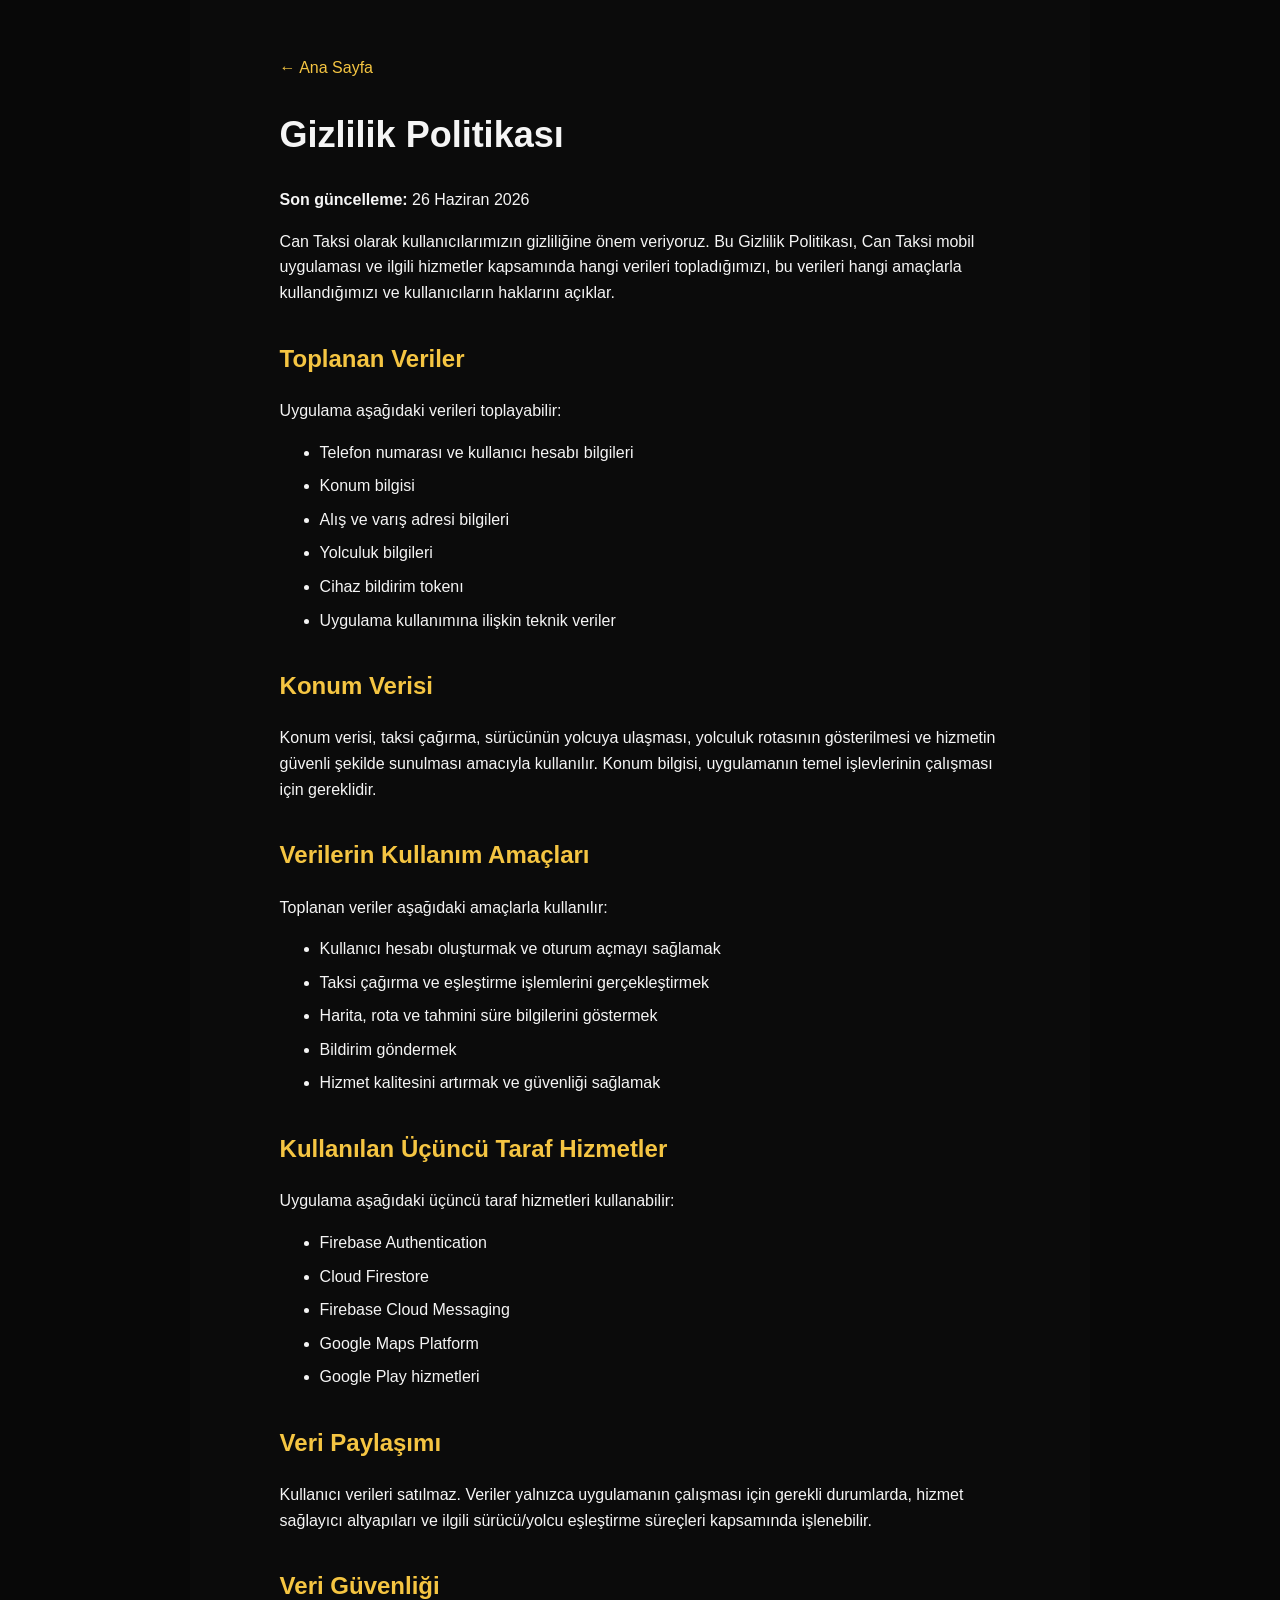
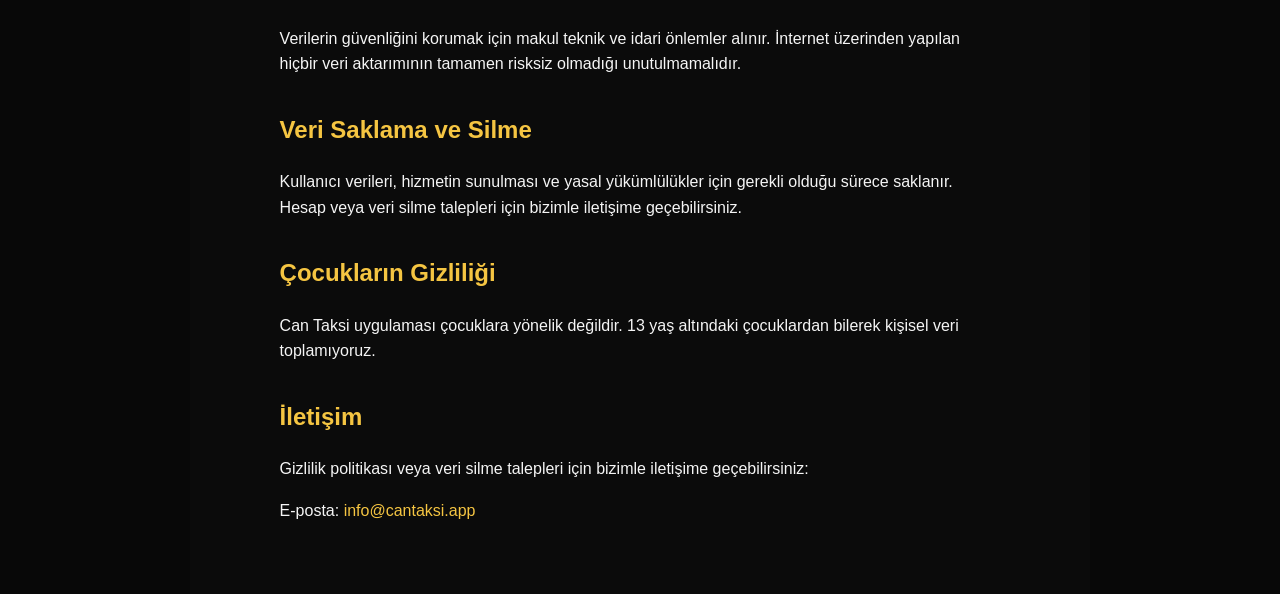
==== privacy.html @ 01625f96 "ilk web  sitesi dosyaları" ====
<!doctype html>
<html lang="tr">
<head>
  <meta charset="utf-8">
  <meta name="viewport" content="width=device-width, initial-scale=1">
  <title>Gizlilik Politikası | Can Taksi</title>
  <link rel="stylesheet" href="style.css">
</head>
<body>
  <main class="page">
    <a href="index.html" class="back">← Ana Sayfa</a>
    <h1>Gizlilik Politikası</h1>
    <p><strong>Son güncelleme:</strong> 26 Haziran 2026</p>

    <p>Can Taksi olarak kullanıcılarımızın gizliliğine önem veriyoruz. Bu Gizlilik Politikası, Can Taksi mobil uygulaması ve ilgili hizmetler kapsamında hangi verileri topladığımızı, bu verileri hangi amaçlarla kullandığımızı ve kullanıcıların haklarını açıklar.</p>

    <h2>Toplanan Veriler</h2>
    <p>Uygulama aşağıdaki verileri toplayabilir:</p>
    <ul>
      <li>Telefon numarası ve kullanıcı hesabı bilgileri</li>
      <li>Konum bilgisi</li>
      <li>Alış ve varış adresi bilgileri</li>
      <li>Yolculuk bilgileri</li>
      <li>Cihaz bildirim tokenı</li>
      <li>Uygulama kullanımına ilişkin teknik veriler</li>
    </ul>

    <h2>Konum Verisi</h2>
    <p>Konum verisi, taksi çağırma, sürücünün yolcuya ulaşması, yolculuk rotasının gösterilmesi ve hizmetin güvenli şekilde sunulması amacıyla kullanılır. Konum bilgisi, uygulamanın temel işlevlerinin çalışması için gereklidir.</p>

    <h2>Verilerin Kullanım Amaçları</h2>
    <p>Toplanan veriler aşağıdaki amaçlarla kullanılır:</p>
    <ul>
      <li>Kullanıcı hesabı oluşturmak ve oturum açmayı sağlamak</li>
      <li>Taksi çağırma ve eşleştirme işlemlerini gerçekleştirmek</li>
      <li>Harita, rota ve tahmini süre bilgilerini göstermek</li>
      <li>Bildirim göndermek</li>
      <li>Hizmet kalitesini artırmak ve güvenliği sağlamak</li>
    </ul>

    <h2>Kullanılan Üçüncü Taraf Hizmetler</h2>
    <p>Uygulama aşağıdaki üçüncü taraf hizmetleri kullanabilir:</p>
    <ul>
      <li>Firebase Authentication</li>
      <li>Cloud Firestore</li>
      <li>Firebase Cloud Messaging</li>
      <li>Google Maps Platform</li>
      <li>Google Play hizmetleri</li>
    </ul>

    <h2>Veri Paylaşımı</h2>
    <p>Kullanıcı verileri satılmaz. Veriler yalnızca uygulamanın çalışması için gerekli durumlarda, hizmet sağlayıcı altyapıları ve ilgili sürücü/yolcu eşleştirme süreçleri kapsamında işlenebilir.</p>

    <h2>Veri Güvenliği</h2>
    <p>Verilerin güvenliğini korumak için makul teknik ve idari önlemler alınır. İnternet üzerinden yapılan hiçbir veri aktarımının tamamen risksiz olmadığı unutulmamalıdır.</p>

    <h2>Veri Saklama ve Silme</h2>
    <p>Kullanıcı verileri, hizmetin sunulması ve yasal yükümlülükler için gerekli olduğu sürece saklanır. Hesap veya veri silme talepleri için bizimle iletişime geçebilirsiniz.</p>

    <h2>Çocukların Gizliliği</h2>
    <p>Can Taksi uygulaması çocuklara yönelik değildir. 13 yaş altındaki çocuklardan bilerek kişisel veri toplamıyoruz.</p>

    <h2>İletişim</h2>
    <p>Gizlilik politikası veya veri silme talepleri için bizimle iletişime geçebilirsiniz:</p>
    <p>E-posta: <a href="mailto:info@cantaksi.app">info@cantaksi.app</a></p>
  </main>
</body>
</html>
---- style.css ----
*{box-sizing:border-box}body{margin:0;font-family:Arial,Helvetica,sans-serif;background:#080808;color:#f5f5f5;line-height:1.6}a{color:#f5c542;text-decoration:none}nav{display:flex;justify-content:space-between;align-items:center;padding:28px 7%;position:relative;z-index:2}.logo{font-weight:800;letter-spacing:2px}.links a{margin-left:22px;color:#ddd}.hero{min-height:88vh;background:radial-gradient(circle at 80% 20%,rgba(245,197,66,.22),transparent 35%),linear-gradient(135deg,#050505,#151515);position:relative}.hero-content{max-width:850px;padding:90px 7%}.badge{display:inline-block;border:1px solid rgba(245,197,66,.4);padding:8px 14px;border-radius:999px;color:#f5c542}.hero h1{font-size:56px;line-height:1.05;margin:22px 0}.lead{font-size:20px;color:#d2d2d2;max-width:720px}.buttons{margin-top:30px;display:flex;gap:14px;flex-wrap:wrap}.btn{border:1px solid #555;padding:14px 22px;border-radius:14px;color:#fff;font-weight:700}.btn.primary{background:#f5c542;color:#111;border-color:#f5c542}.section{padding:70px 7%;max-width:1180px;margin:auto}.section h2,.page h1{font-size:36px}.cards{display:grid;grid-template-columns:repeat(3,1fr);gap:18px;margin-top:28px}.card{background:#151515;border:1px solid #262626;border-radius:20px;padding:24px}.contact{background:#101010;border-radius:24px;margin-bottom:60px}footer{border-top:1px solid #222;padding:28px 7%;color:#aaa}.page{max-width:900px;margin:0 auto;padding:55px 7%;background:#0b0b0b}.page h1{margin-top:25px}.page h2{margin-top:34px;color:#f5c542}.page li{margin-bottom:8px}.back{color:#f5c542}@media(max-width:760px){.hero h1{font-size:38px}.lead{font-size:18px}.cards{grid-template-columns:1fr}nav{align-items:flex-start;gap:18px;flex-direction:column}.links a{margin:0 14px 0 0}}
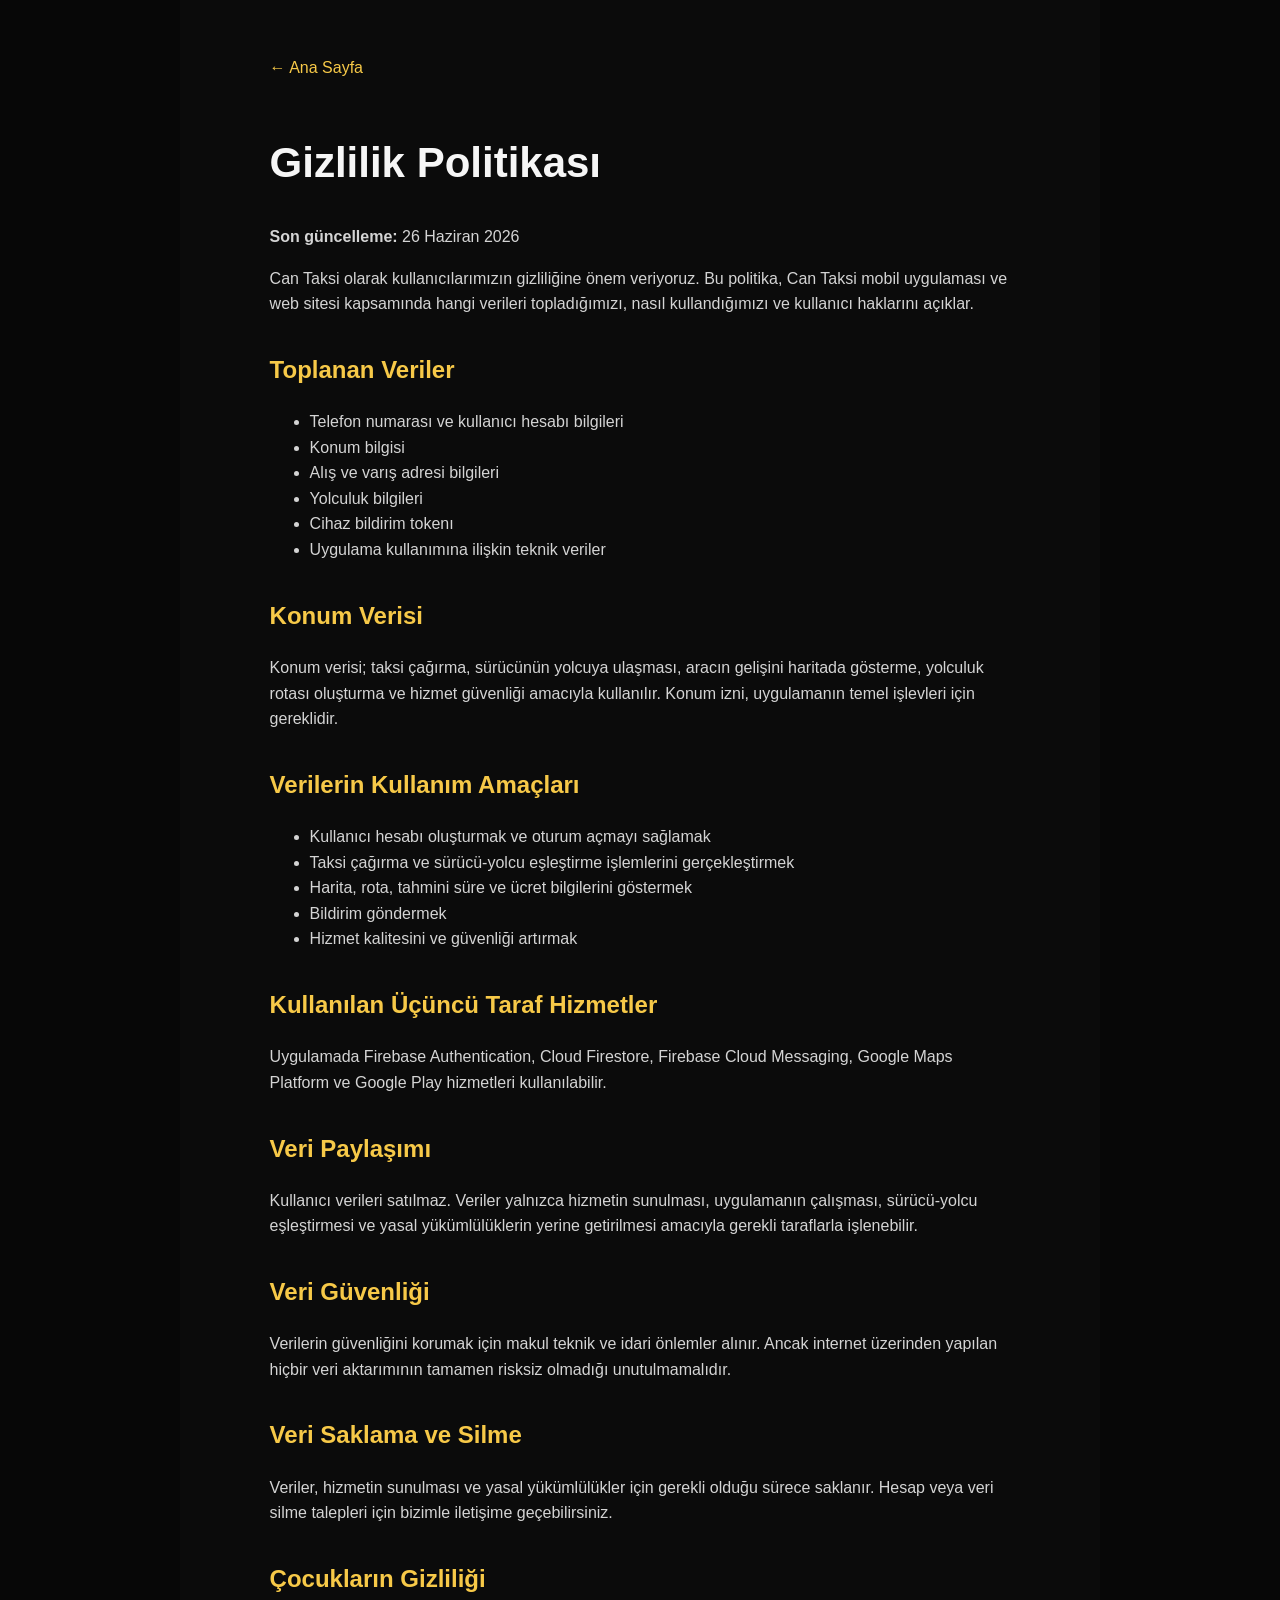
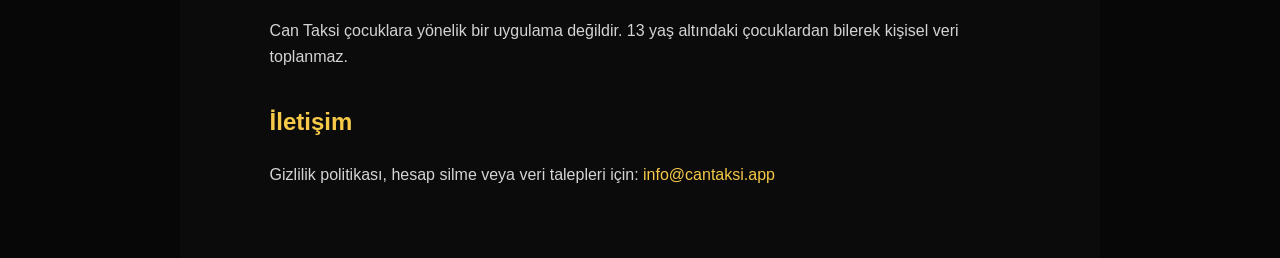
==== commit a6ffe9ba: "Add files via upload" ====
--- a/privacy.html
+++ b/privacy.html
@@ -1,68 +1,49 @@
 <!doctype html>
 <html lang="tr">
-<head>
-  <meta charset="utf-8">
-  <meta name="viewport" content="width=device-width, initial-scale=1">
-  <title>Gizlilik Politikası | Can Taksi</title>
-  <link rel="stylesheet" href="style.css">
-</head>
-<body>
-  <main class="page">
-    <a href="index.html" class="back">← Ana Sayfa</a>
-    <h1>Gizlilik Politikası</h1>
-    <p><strong>Son güncelleme:</strong> 26 Haziran 2026</p>
+<head><meta charset="utf-8"><meta name="viewport" content="width=device-width, initial-scale=1"><title>Gizlilik Politikası | Can Taksi</title><link rel="stylesheet" href="style.css"></head>
+<body><main class="page">
+<a class="back" href="index.html">← Ana Sayfa</a>
+<h1>Gizlilik Politikası</h1>
+<p><strong>Son güncelleme:</strong> 26 Haziran 2026</p>
+<p>Can Taksi olarak kullanıcılarımızın gizliliğine önem veriyoruz. Bu politika, Can Taksi mobil uygulaması ve web sitesi kapsamında hangi verileri topladığımızı, nasıl kullandığımızı ve kullanıcı haklarını açıklar.</p>
 
-    <p>Can Taksi olarak kullanıcılarımızın gizliliğine önem veriyoruz. Bu Gizlilik Politikası, Can Taksi mobil uygulaması ve ilgili hizmetler kapsamında hangi verileri topladığımızı, bu verileri hangi amaçlarla kullandığımızı ve kullanıcıların haklarını açıklar.</p>
+<h2>Toplanan Veriler</h2>
+<ul>
+<li>Telefon numarası ve kullanıcı hesabı bilgileri</li>
+<li>Konum bilgisi</li>
+<li>Alış ve varış adresi bilgileri</li>
+<li>Yolculuk bilgileri</li>
+<li>Cihaz bildirim tokenı</li>
+<li>Uygulama kullanımına ilişkin teknik veriler</li>
+</ul>
 
-    <h2>Toplanan Veriler</h2>
-    <p>Uygulama aşağıdaki verileri toplayabilir:</p>
-    <ul>
-      <li>Telefon numarası ve kullanıcı hesabı bilgileri</li>
-      <li>Konum bilgisi</li>
-      <li>Alış ve varış adresi bilgileri</li>
-      <li>Yolculuk bilgileri</li>
-      <li>Cihaz bildirim tokenı</li>
-      <li>Uygulama kullanımına ilişkin teknik veriler</li>
-    </ul>
+<h2>Konum Verisi</h2>
+<p>Konum verisi; taksi çağırma, sürücünün yolcuya ulaşması, aracın gelişini haritada gösterme, yolculuk rotası oluşturma ve hizmet güvenliği amacıyla kullanılır. Konum izni, uygulamanın temel işlevleri için gereklidir.</p>
 
-    <h2>Konum Verisi</h2>
-    <p>Konum verisi, taksi çağırma, sürücünün yolcuya ulaşması, yolculuk rotasının gösterilmesi ve hizmetin güvenli şekilde sunulması amacıyla kullanılır. Konum bilgisi, uygulamanın temel işlevlerinin çalışması için gereklidir.</p>
+<h2>Verilerin Kullanım Amaçları</h2>
+<ul>
+<li>Kullanıcı hesabı oluşturmak ve oturum açmayı sağlamak</li>
+<li>Taksi çağırma ve sürücü-yolcu eşleştirme işlemlerini gerçekleştirmek</li>
+<li>Harita, rota, tahmini süre ve ücret bilgilerini göstermek</li>
+<li>Bildirim göndermek</li>
+<li>Hizmet kalitesini ve güvenliği artırmak</li>
+</ul>
 
-    <h2>Verilerin Kullanım Amaçları</h2>
-    <p>Toplanan veriler aşağıdaki amaçlarla kullanılır:</p>
-    <ul>
-      <li>Kullanıcı hesabı oluşturmak ve oturum açmayı sağlamak</li>
-      <li>Taksi çağırma ve eşleştirme işlemlerini gerçekleştirmek</li>
-      <li>Harita, rota ve tahmini süre bilgilerini göstermek</li>
-      <li>Bildirim göndermek</li>
-      <li>Hizmet kalitesini artırmak ve güvenliği sağlamak</li>
-    </ul>
+<h2>Kullanılan Üçüncü Taraf Hizmetler</h2>
+<p>Uygulamada Firebase Authentication, Cloud Firestore, Firebase Cloud Messaging, Google Maps Platform ve Google Play hizmetleri kullanılabilir.</p>
 
-    <h2>Kullanılan Üçüncü Taraf Hizmetler</h2>
-    <p>Uygulama aşağıdaki üçüncü taraf hizmetleri kullanabilir:</p>
-    <ul>
-      <li>Firebase Authentication</li>
-      <li>Cloud Firestore</li>
-      <li>Firebase Cloud Messaging</li>
-      <li>Google Maps Platform</li>
-      <li>Google Play hizmetleri</li>
-    </ul>
+<h2>Veri Paylaşımı</h2>
+<p>Kullanıcı verileri satılmaz. Veriler yalnızca hizmetin sunulması, uygulamanın çalışması, sürücü-yolcu eşleştirmesi ve yasal yükümlülüklerin yerine getirilmesi amacıyla gerekli taraflarla işlenebilir.</p>
 
-    <h2>Veri Paylaşımı</h2>
-    <p>Kullanıcı verileri satılmaz. Veriler yalnızca uygulamanın çalışması için gerekli durumlarda, hizmet sağlayıcı altyapıları ve ilgili sürücü/yolcu eşleştirme süreçleri kapsamında işlenebilir.</p>
+<h2>Veri Güvenliği</h2>
+<p>Verilerin güvenliğini korumak için makul teknik ve idari önlemler alınır. Ancak internet üzerinden yapılan hiçbir veri aktarımının tamamen risksiz olmadığı unutulmamalıdır.</p>
 
-    <h2>Veri Güvenliği</h2>
-    <p>Verilerin güvenliğini korumak için makul teknik ve idari önlemler alınır. İnternet üzerinden yapılan hiçbir veri aktarımının tamamen risksiz olmadığı unutulmamalıdır.</p>
+<h2>Veri Saklama ve Silme</h2>
+<p>Veriler, hizmetin sunulması ve yasal yükümlülükler için gerekli olduğu sürece saklanır. Hesap veya veri silme talepleri için bizimle iletişime geçebilirsiniz.</p>
 
-    <h2>Veri Saklama ve Silme</h2>
-    <p>Kullanıcı verileri, hizmetin sunulması ve yasal yükümlülükler için gerekli olduğu sürece saklanır. Hesap veya veri silme talepleri için bizimle iletişime geçebilirsiniz.</p>
+<h2>Çocukların Gizliliği</h2>
+<p>Can Taksi çocuklara yönelik bir uygulama değildir. 13 yaş altındaki çocuklardan bilerek kişisel veri toplanmaz.</p>
 
-    <h2>Çocukların Gizliliği</h2>
-    <p>Can Taksi uygulaması çocuklara yönelik değildir. 13 yaş altındaki çocuklardan bilerek kişisel veri toplamıyoruz.</p>
-
-    <h2>İletişim</h2>
-    <p>Gizlilik politikası veya veri silme talepleri için bizimle iletişime geçebilirsiniz:</p>
-    <p>E-posta: <a href="mailto:info@cantaksi.app">info@cantaksi.app</a></p>
-  </main>
-</body>
-</html>
+<h2>İletişim</h2>
+<p>Gizlilik politikası, hesap silme veya veri talepleri için: <a href="mailto:info@cantaksi.app">info@cantaksi.app</a></p>
+</main></body></html>
--- a/style.css
+++ b/style.css
@@ -1 +1 @@
-*{box-sizing:border-box}body{margin:0;font-family:Arial,Helvetica,sans-serif;background:#080808;color:#f5f5f5;line-height:1.6}a{color:#f5c542;text-decoration:none}nav{display:flex;justify-content:space-between;align-items:center;padding:28px 7%;position:relative;z-index:2}.logo{font-weight:800;letter-spacing:2px}.links a{margin-left:22px;color:#ddd}.hero{min-height:88vh;background:radial-gradient(circle at 80% 20%,rgba(245,197,66,.22),transparent 35%),linear-gradient(135deg,#050505,#151515);position:relative}.hero-content{max-width:850px;padding:90px 7%}.badge{display:inline-block;border:1px solid rgba(245,197,66,.4);padding:8px 14px;border-radius:999px;color:#f5c542}.hero h1{font-size:56px;line-height:1.05;margin:22px 0}.lead{font-size:20px;color:#d2d2d2;max-width:720px}.buttons{margin-top:30px;display:flex;gap:14px;flex-wrap:wrap}.btn{border:1px solid #555;padding:14px 22px;border-radius:14px;color:#fff;font-weight:700}.btn.primary{background:#f5c542;color:#111;border-color:#f5c542}.section{padding:70px 7%;max-width:1180px;margin:auto}.section h2,.page h1{font-size:36px}.cards{display:grid;grid-template-columns:repeat(3,1fr);gap:18px;margin-top:28px}.card{background:#151515;border:1px solid #262626;border-radius:20px;padding:24px}.contact{background:#101010;border-radius:24px;margin-bottom:60px}footer{border-top:1px solid #222;padding:28px 7%;color:#aaa}.page{max-width:900px;margin:0 auto;padding:55px 7%;background:#0b0b0b}.page h1{margin-top:25px}.page h2{margin-top:34px;color:#f5c542}.page li{margin-bottom:8px}.back{color:#f5c542}@media(max-width:760px){.hero h1{font-size:38px}.lead{font-size:18px}.cards{grid-template-columns:1fr}nav{align-items:flex-start;gap:18px;flex-direction:column}.links a{margin:0 14px 0 0}}+*{box-sizing:border-box}body{margin:0;font-family:Arial,Helvetica,sans-serif;background:#070707;color:#f6f6f6;line-height:1.6}a{color:#f7c948;text-decoration:none}nav{display:flex;justify-content:space-between;align-items:center;padding:26px 7%;position:relative;z-index:2}.logo{font-size:20px;font-weight:900;letter-spacing:2px;color:#fff}.links a{margin-left:22px;color:#ddd;font-weight:600}.hero{min-height:92vh;background:radial-gradient(circle at 82% 18%,rgba(247,201,72,.25),transparent 35%),linear-gradient(135deg,#050505,#161616)}.hero-inner{padding:90px 7%;max-width:930px}.badge,.section-kicker{display:inline-block;color:#f7c948;border:1px solid rgba(247,201,72,.35);border-radius:999px;padding:8px 14px;font-weight:700}.hero h1{font-size:62px;line-height:1.03;margin:24px 0}.lead{font-size:20px;color:#d8d8d8;max-width:760px}.actions{display:flex;gap:14px;flex-wrap:wrap;margin-top:32px}.btn{padding:14px 22px;border-radius:15px;border:1px solid #444;color:#fff;font-weight:800}.btn.primary{background:#f7c948;color:#101010;border-color:#f7c948}.section{padding:72px 7%;max-width:1180px;margin:auto}.section h2{font-size:40px;line-height:1.15;margin:18px 0 24px}.grid{display:grid;grid-template-columns:repeat(3,1fr);gap:18px}.card{background:#141414;border:1px solid #272727;border-radius:22px;padding:24px;min-height:210px}.card span{font-size:30px}.card h3{margin:15px 0 8px}.card p,.split p,.contact p,.page p,.page li{color:#d4d4d4}.split{display:grid;grid-template-columns:1fr 1fr;gap:34px;align-items:center;background:#0d0d0d;border-radius:28px}.contact{background:#101010;border-radius:28px;margin-bottom:60px}footer{border-top:1px solid #222;padding:28px 7%;color:#aaa}.page{max-width:920px;margin:0 auto;padding:55px 7%;background:#0b0b0b}.page h1{font-size:42px}.page h2{margin-top:34px;color:#f7c948}.back{display:inline-block;margin-bottom:20px}@media(max-width:760px){nav{align-items:flex-start;gap:16px;flex-direction:column}.links a{margin:0 12px 0 0}.hero h1{font-size:40px}.lead{font-size:18px}.grid,.split{grid-template-columns:1fr}.section{padding:52px 6%}}
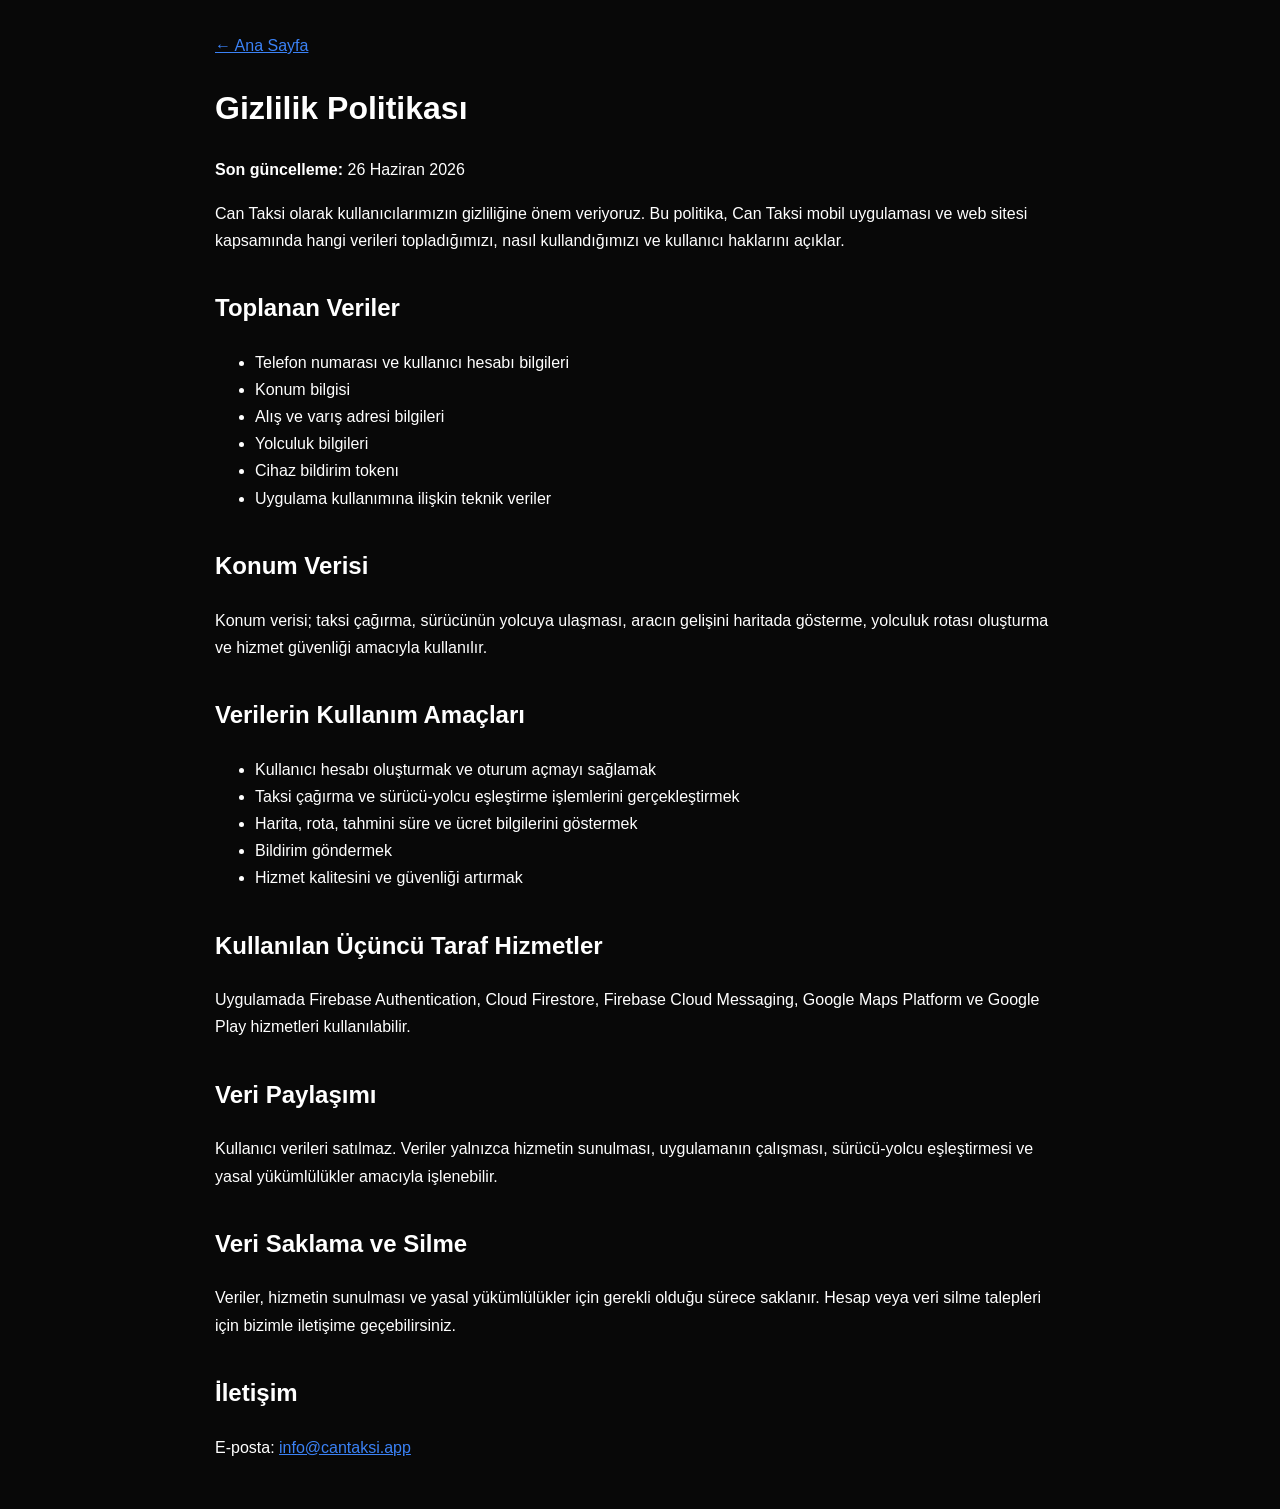
==== commit 61a2d60b: "Add files via upload" ====
--- a/privacy.html
+++ b/privacy.html
@@ -1,49 +1,23 @@
 <!doctype html>
 <html lang="tr">
-<head><meta charset="utf-8"><meta name="viewport" content="width=device-width, initial-scale=1"><title>Gizlilik Politikası | Can Taksi</title><link rel="stylesheet" href="style.css"></head>
+<head><meta charset="utf-8"><meta name="viewport" content="width=device-width, initial-scale=1"><title>Gizlilik Politikası | Can Taksi</title><style>body{margin:0;background:#080808;color:#fff;font-family:Arial,Helvetica,sans-serif;line-height:1.7}.page{max-width:850px;margin:auto;padding:32px 20px}a{color:#3b82f6}h1,h2{color:#fff}h2{margin-top:34px}</style></head>
 <body><main class="page">
-<a class="back" href="index.html">← Ana Sayfa</a>
+<a href="index.html">← Ana Sayfa</a>
 <h1>Gizlilik Politikası</h1>
 <p><strong>Son güncelleme:</strong> 26 Haziran 2026</p>
 <p>Can Taksi olarak kullanıcılarımızın gizliliğine önem veriyoruz. Bu politika, Can Taksi mobil uygulaması ve web sitesi kapsamında hangi verileri topladığımızı, nasıl kullandığımızı ve kullanıcı haklarını açıklar.</p>
-
 <h2>Toplanan Veriler</h2>
-<ul>
-<li>Telefon numarası ve kullanıcı hesabı bilgileri</li>
-<li>Konum bilgisi</li>
-<li>Alış ve varış adresi bilgileri</li>
-<li>Yolculuk bilgileri</li>
-<li>Cihaz bildirim tokenı</li>
-<li>Uygulama kullanımına ilişkin teknik veriler</li>
-</ul>
-
+<ul><li>Telefon numarası ve kullanıcı hesabı bilgileri</li><li>Konum bilgisi</li><li>Alış ve varış adresi bilgileri</li><li>Yolculuk bilgileri</li><li>Cihaz bildirim tokenı</li><li>Uygulama kullanımına ilişkin teknik veriler</li></ul>
 <h2>Konum Verisi</h2>
-<p>Konum verisi; taksi çağırma, sürücünün yolcuya ulaşması, aracın gelişini haritada gösterme, yolculuk rotası oluşturma ve hizmet güvenliği amacıyla kullanılır. Konum izni, uygulamanın temel işlevleri için gereklidir.</p>
-
+<p>Konum verisi; taksi çağırma, sürücünün yolcuya ulaşması, aracın gelişini haritada gösterme, yolculuk rotası oluşturma ve hizmet güvenliği amacıyla kullanılır.</p>
 <h2>Verilerin Kullanım Amaçları</h2>
-<ul>
-<li>Kullanıcı hesabı oluşturmak ve oturum açmayı sağlamak</li>
-<li>Taksi çağırma ve sürücü-yolcu eşleştirme işlemlerini gerçekleştirmek</li>
-<li>Harita, rota, tahmini süre ve ücret bilgilerini göstermek</li>
-<li>Bildirim göndermek</li>
-<li>Hizmet kalitesini ve güvenliği artırmak</li>
-</ul>
-
+<ul><li>Kullanıcı hesabı oluşturmak ve oturum açmayı sağlamak</li><li>Taksi çağırma ve sürücü-yolcu eşleştirme işlemlerini gerçekleştirmek</li><li>Harita, rota, tahmini süre ve ücret bilgilerini göstermek</li><li>Bildirim göndermek</li><li>Hizmet kalitesini ve güvenliği artırmak</li></ul>
 <h2>Kullanılan Üçüncü Taraf Hizmetler</h2>
 <p>Uygulamada Firebase Authentication, Cloud Firestore, Firebase Cloud Messaging, Google Maps Platform ve Google Play hizmetleri kullanılabilir.</p>
-
 <h2>Veri Paylaşımı</h2>
-<p>Kullanıcı verileri satılmaz. Veriler yalnızca hizmetin sunulması, uygulamanın çalışması, sürücü-yolcu eşleştirmesi ve yasal yükümlülüklerin yerine getirilmesi amacıyla gerekli taraflarla işlenebilir.</p>
-
-<h2>Veri Güvenliği</h2>
-<p>Verilerin güvenliğini korumak için makul teknik ve idari önlemler alınır. Ancak internet üzerinden yapılan hiçbir veri aktarımının tamamen risksiz olmadığı unutulmamalıdır.</p>
-
+<p>Kullanıcı verileri satılmaz. Veriler yalnızca hizmetin sunulması, uygulamanın çalışması, sürücü-yolcu eşleştirmesi ve yasal yükümlülükler amacıyla işlenebilir.</p>
 <h2>Veri Saklama ve Silme</h2>
 <p>Veriler, hizmetin sunulması ve yasal yükümlülükler için gerekli olduğu sürece saklanır. Hesap veya veri silme talepleri için bizimle iletişime geçebilirsiniz.</p>
-
-<h2>Çocukların Gizliliği</h2>
-<p>Can Taksi çocuklara yönelik bir uygulama değildir. 13 yaş altındaki çocuklardan bilerek kişisel veri toplanmaz.</p>
-
 <h2>İletişim</h2>
-<p>Gizlilik politikası, hesap silme veya veri talepleri için: <a href="mailto:info@cantaksi.app">info@cantaksi.app</a></p>
+<p>E-posta: <a href="mailto:info@cantaksi.app">info@cantaksi.app</a></p>
 </main></body></html>
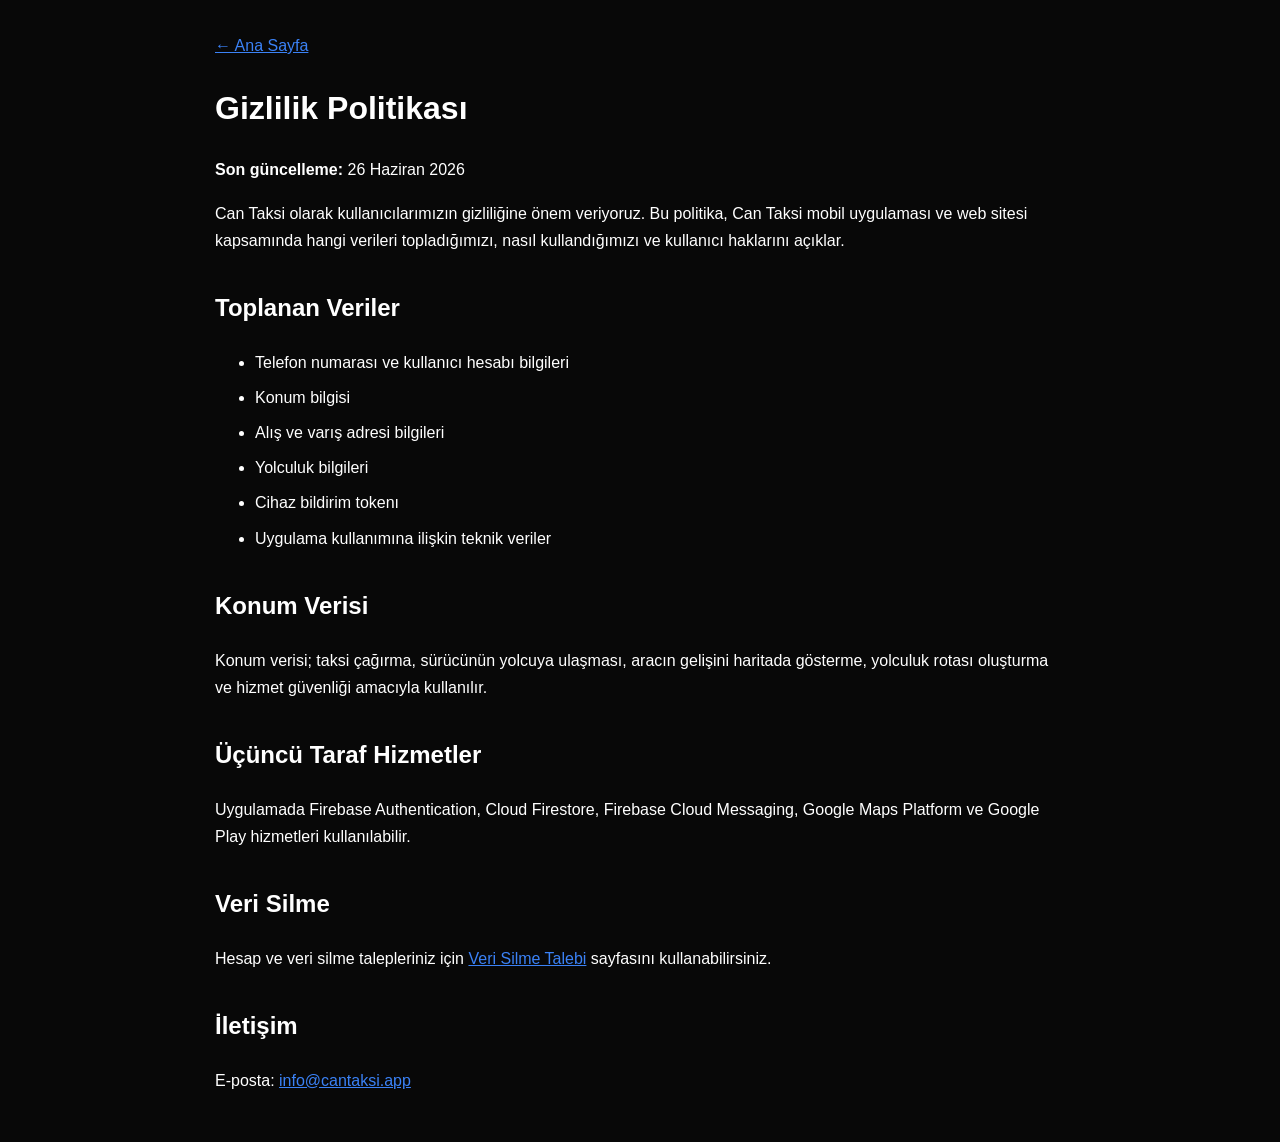
==== commit 2a6bea50: "Add files via upload" ====
--- a/privacy.html
+++ b/privacy.html
@@ -1,6 +1,5 @@
 <!doctype html>
-<html lang="tr">
-<head><meta charset="utf-8"><meta name="viewport" content="width=device-width, initial-scale=1"><title>Gizlilik Politikası | Can Taksi</title><style>body{margin:0;background:#080808;color:#fff;font-family:Arial,Helvetica,sans-serif;line-height:1.7}.page{max-width:850px;margin:auto;padding:32px 20px}a{color:#3b82f6}h1,h2{color:#fff}h2{margin-top:34px}</style></head>
+<html lang="tr"><head><meta charset="utf-8"><meta name="viewport" content="width=device-width, initial-scale=1"><title>Gizlilik Politikası | Can Taksi</title><style>body{margin:0;background:#080808;color:#fff;font-family:Arial,Helvetica,sans-serif;line-height:1.7}.page{max-width:850px;margin:auto;padding:32px 20px}a{color:#3b82f6}h1,h2{color:#fff}h2{margin-top:34px}li{margin-bottom:8px}.box{background:#111;border:1px solid #222;border-radius:16px;padding:18px;margin:18px 0}</style></head>
 <body><main class="page">
 <a href="index.html">← Ana Sayfa</a>
 <h1>Gizlilik Politikası</h1>
@@ -8,16 +7,8 @@
 <p>Can Taksi olarak kullanıcılarımızın gizliliğine önem veriyoruz. Bu politika, Can Taksi mobil uygulaması ve web sitesi kapsamında hangi verileri topladığımızı, nasıl kullandığımızı ve kullanıcı haklarını açıklar.</p>
 <h2>Toplanan Veriler</h2>
 <ul><li>Telefon numarası ve kullanıcı hesabı bilgileri</li><li>Konum bilgisi</li><li>Alış ve varış adresi bilgileri</li><li>Yolculuk bilgileri</li><li>Cihaz bildirim tokenı</li><li>Uygulama kullanımına ilişkin teknik veriler</li></ul>
-<h2>Konum Verisi</h2>
-<p>Konum verisi; taksi çağırma, sürücünün yolcuya ulaşması, aracın gelişini haritada gösterme, yolculuk rotası oluşturma ve hizmet güvenliği amacıyla kullanılır.</p>
-<h2>Verilerin Kullanım Amaçları</h2>
-<ul><li>Kullanıcı hesabı oluşturmak ve oturum açmayı sağlamak</li><li>Taksi çağırma ve sürücü-yolcu eşleştirme işlemlerini gerçekleştirmek</li><li>Harita, rota, tahmini süre ve ücret bilgilerini göstermek</li><li>Bildirim göndermek</li><li>Hizmet kalitesini ve güvenliği artırmak</li></ul>
-<h2>Kullanılan Üçüncü Taraf Hizmetler</h2>
-<p>Uygulamada Firebase Authentication, Cloud Firestore, Firebase Cloud Messaging, Google Maps Platform ve Google Play hizmetleri kullanılabilir.</p>
-<h2>Veri Paylaşımı</h2>
-<p>Kullanıcı verileri satılmaz. Veriler yalnızca hizmetin sunulması, uygulamanın çalışması, sürücü-yolcu eşleştirmesi ve yasal yükümlülükler amacıyla işlenebilir.</p>
-<h2>Veri Saklama ve Silme</h2>
-<p>Veriler, hizmetin sunulması ve yasal yükümlülükler için gerekli olduğu sürece saklanır. Hesap veya veri silme talepleri için bizimle iletişime geçebilirsiniz.</p>
-<h2>İletişim</h2>
-<p>E-posta: <a href="mailto:info@cantaksi.app">info@cantaksi.app</a></p>
-</main></body></html>
+<h2>Konum Verisi</h2><p>Konum verisi; taksi çağırma, sürücünün yolcuya ulaşması, aracın gelişini haritada gösterme, yolculuk rotası oluşturma ve hizmet güvenliği amacıyla kullanılır.</p>
+<h2>Üçüncü Taraf Hizmetler</h2><p>Uygulamada Firebase Authentication, Cloud Firestore, Firebase Cloud Messaging, Google Maps Platform ve Google Play hizmetleri kullanılabilir.</p>
+<h2>Veri Silme</h2><p>Hesap ve veri silme talepleriniz için <a href="veri-silme.html">Veri Silme Talebi</a> sayfasını kullanabilirsiniz.</p>
+<h2>İletişim</h2><p>E-posta: <a href="mailto:info@cantaksi.app">info@cantaksi.app</a></p>
+</main></body></html>
